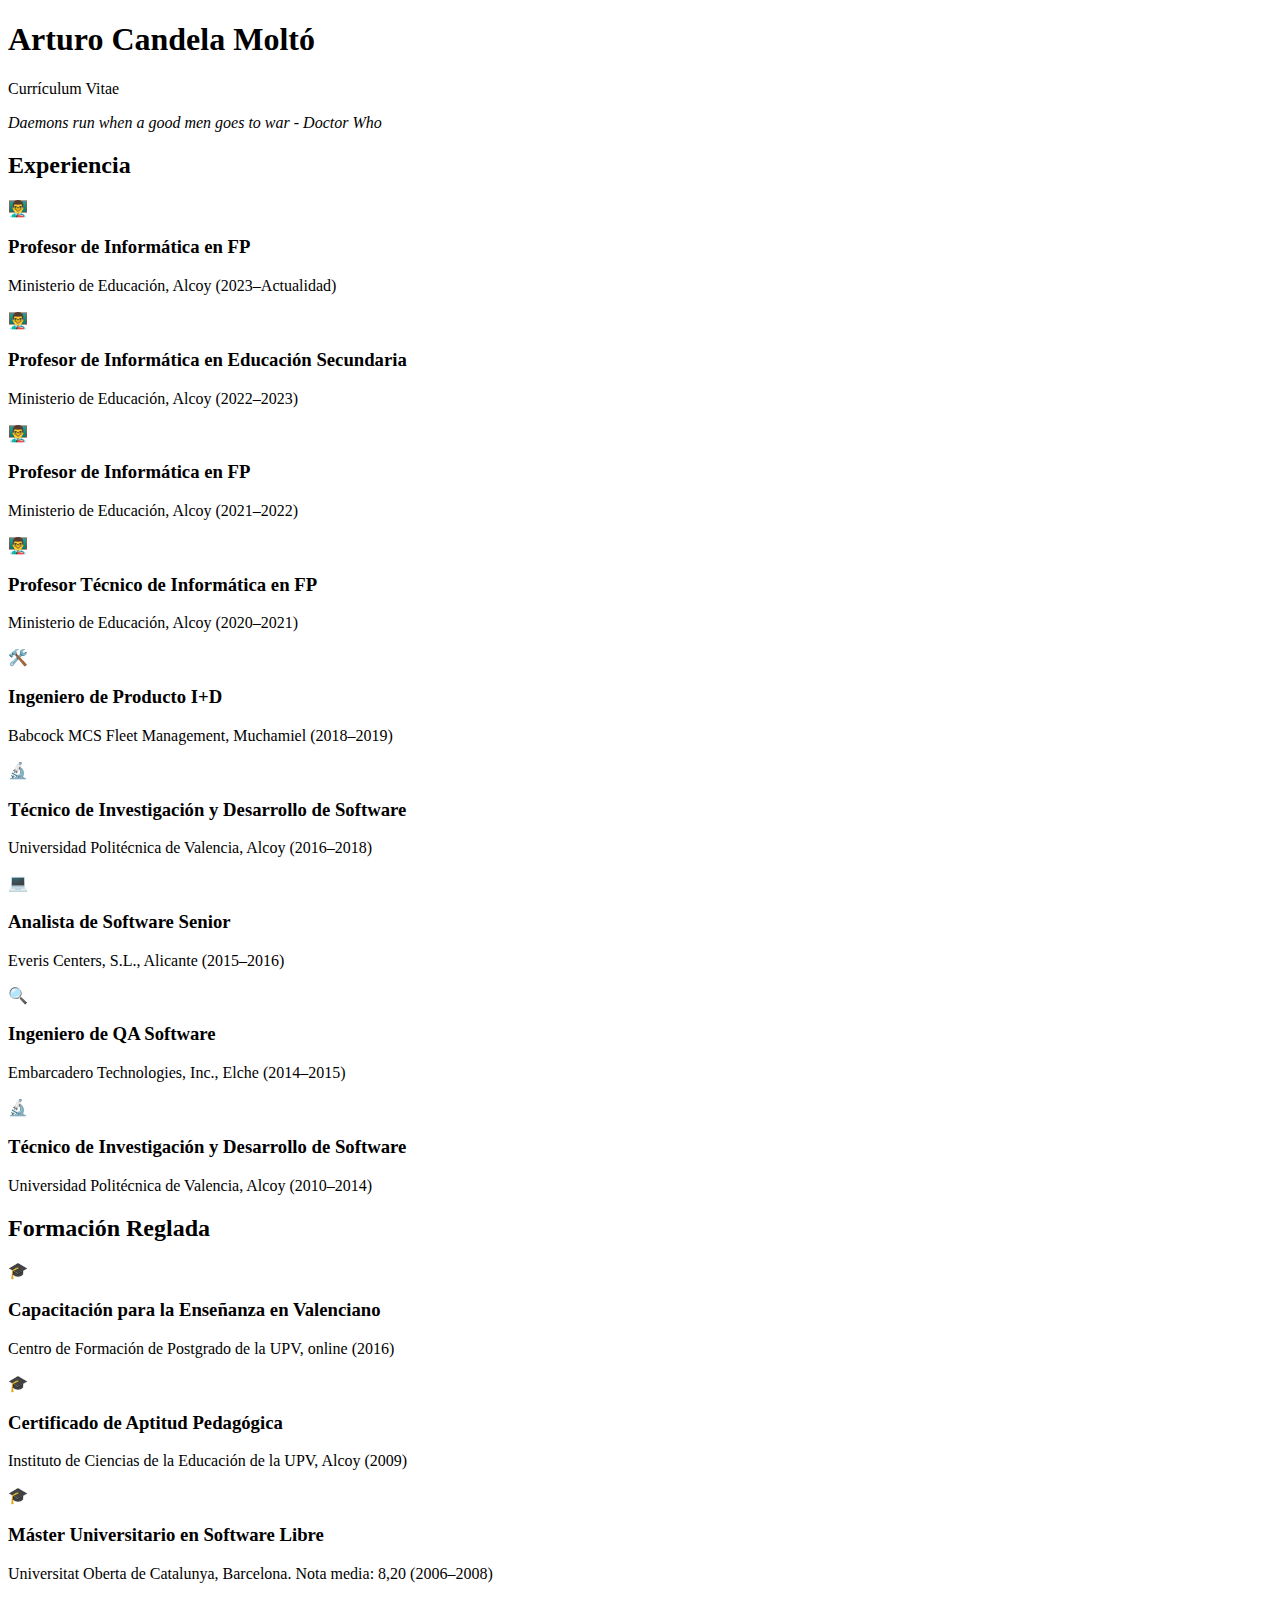
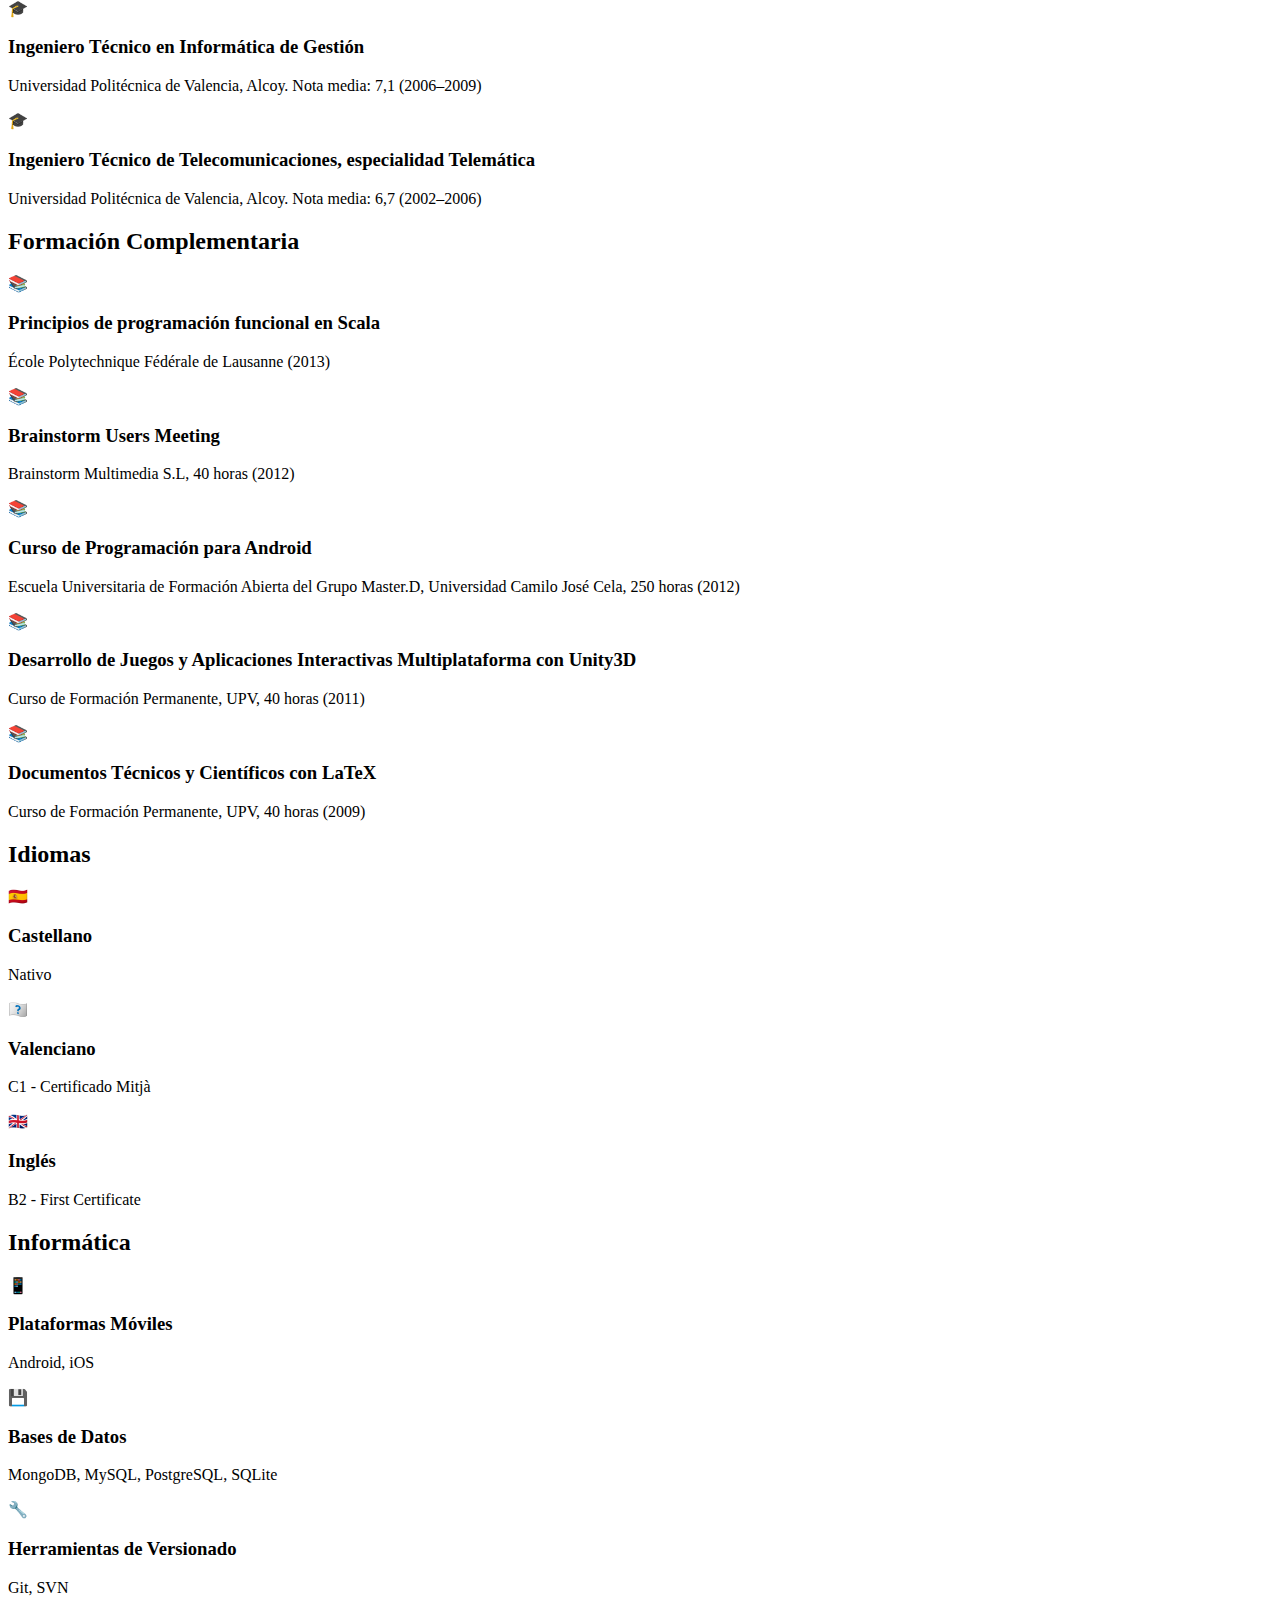
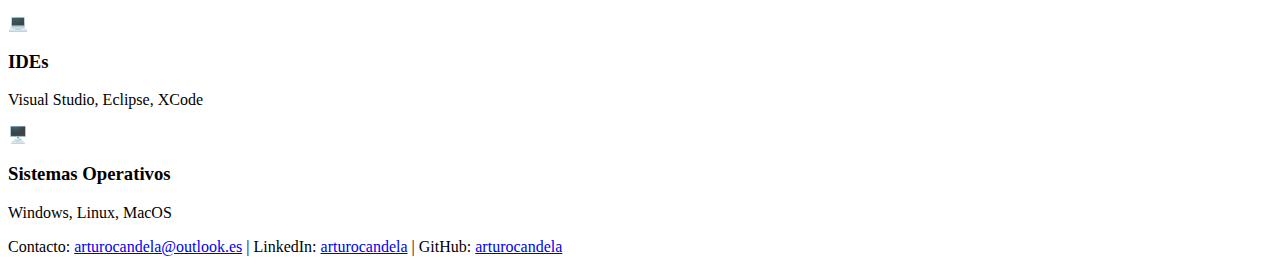
==== index.html @ 82c393be "Subir el html y el css copiado" ====
<!DOCTYPE html>
<html lang="es">

<head>
    <meta charset="UTF-8">
    <meta name="viewport" content="width=device-width, initial-scale=1.0">
    <title>Arturo Candela Moltó - Currículum Vitae</title>
    <link rel="stylesheet" href="css/estilos.css">
</head>

<body>
    <header>
        <h1>Arturo Candela Moltó</h1>
        <p>Currículum Vitae</p>
        <cite>Daemons run when a good men goes to war - Doctor Who</cite>
    </header>
    <section id="experiencia">
        <h2>Experiencia</h2>
        <div class="experience-container">
            <!-- Experiencia 2023–Actualidad -->
            <div class="job">
                <span>👨‍🏫</span>
                <h3>Profesor de Informática en FP</h3>
                <p>Ministerio de Educación, Alcoy (2023–Actualidad)</p>
            </div>
            <!-- Experiencia 2022–2023 -->
            <div class="job">
                <span>👨‍🏫</span>
                <h3>Profesor de Informática en Educación Secundaria</h3>
                <p>Ministerio de Educación, Alcoy (2022–2023)</p>
            </div>
            <!-- Experiencia 2021–2022 -->
            <div class="job">
                <span>👨‍🏫</span>
                <h3>Profesor de Informática en FP</h3>
                <p>Ministerio de Educación, Alcoy (2021–2022)</p>
            </div>
            <!-- Experiencia 2020–2021 -->
            <div class="job">
                <span>👨‍🏫</span>
                <h3>Profesor Técnico de Informática en FP</h3>
                <p>Ministerio de Educación, Alcoy (2020–2021)</p>
            </div>
            <!-- Experiencia 2018–2019 -->
            <div class="job">
                <span>🛠️</span>
                <h3>Ingeniero de Producto I+D</h3>
                <p>Babcock MCS Fleet Management, Muchamiel (2018–2019)</p>
            </div>
            <!-- Experiencia previa continua -->
            <div class="job">
                <span>🔬</span>
                <h3>Técnico de Investigación y Desarrollo de Software</h3>
                <p>Universidad Politécnica de Valencia, Alcoy (2016–2018)</p>
            </div>
            <div class="job">
                <span>💻</span>
                <h3>Analista de Software Senior</h3>
                <p>Everis Centers, S.L., Alicante (2015–2016)</p>
            </div>
            <div class="job">
                <span>🔍</span>
                <h3>Ingeniero de QA Software</h3>
                <p>Embarcadero Technologies, Inc., Elche (2014–2015)</p>
            </div>
            <div class="job">
                <span>🔬</span>
                <h3>Técnico de Investigación y Desarrollo de Software</h3>
                <p>Universidad Politécnica de Valencia, Alcoy (2010–2014)</p>
            </div>
            <!-- Continúa con el resto de las experiencias previas -->

        </div>
    </section>


    <section id="formacion-reglada">
        <h2>Formación Reglada</h2>
        <div class="education-container">
            <div class="degree">
                <span>🎓</span>
                <h3>Capacitación para la Enseñanza en Valenciano</h3>
                <p>Centro de Formación de Postgrado de la UPV, online (2016)</p>
            </div>
            <div class="degree">
                <span>🎓</span>
                <h3>Certificado de Aptitud Pedagógica</h3>
                <p>Instituto de Ciencias de la Educación de la UPV, Alcoy (2009)</p>
            </div>
            <div class="degree">
                <span>🎓</span>
                <h3>Máster Universitario en Software Libre</h3>
                <p>Universitat Oberta de Catalunya, Barcelona. Nota media: 8,20 (2006–2008)</p>
            </div>
            <div class="degree">
                <span>🎓</span>
                <h3>Ingeniero Técnico en Informática de Gestión</h3>
                <p>Universidad Politécnica de Valencia, Alcoy. Nota media: 7,1 (2006–2009)</p>
            </div>
            <div class="degree">
                <span>🎓</span>
                <h3>Ingeniero Técnico de Telecomunicaciones, especialidad Telemática</h3>
                <p>Universidad Politécnica de Valencia, Alcoy. Nota media: 6,7 (2002–2006)</p>
            </div>
        </div>
    </section>


    <section id="formacion-complementaria">
        <h2>Formación Complementaria</h2>
        <div class="courses-container">
            <div class="course">
                <span>📚</span>
                <h3>Principios de programación funcional en Scala</h3>
                <p>École Polytechnique Fédérale de Lausanne (2013)</p>
            </div>
            <div class="course">
                <span>📚</span>
                <h3>Brainstorm Users Meeting</h3>
                <p>Brainstorm Multimedia S.L, 40 horas (2012)</p>
            </div>
            <div class="course">
                <span>📚</span>
                <h3>Curso de Programación para Android</h3>
                <p>Escuela Universitaria de Formación Abierta del Grupo Master.D, Universidad Camilo José Cela, 250
                    horas (2012)</p>
            </div>
            <div class="course">
                <span>📚</span>
                <h3>Desarrollo de Juegos y Aplicaciones Interactivas Multiplataforma con Unity3D</h3>
                <p>Curso de Formación Permanente, UPV, 40 horas (2011)</p>
            </div>
            <div class="course">
                <span>📚</span>
                <h3>Documentos Técnicos y Científicos con LaTeX</h3>
                <p>Curso de Formación Permanente, UPV, 40 horas (2009)</p>
            </div>
            <!-- Más cursos según sea necesario -->
        </div>
    </section>


    <section id="idiomas">
        <h2>Idiomas</h2>
        <div class="languages-container">
            <div class="language">
                <span>🇪🇸</span>
                <h3>Castellano</h3>
                <p>Nativo</p>
            </div>
            <div class="language">
                <span>🏴󠁥󠁳󠁶󠁣󠁴󠁿</span>
                <h3>Valenciano</h3>
                <p>C1 - Certificado Mitjà</p>
            </div>
            <div class="language">
                <span>🇬🇧</span>
                <h3>Inglés</h3>
                <p>B2 - First Certificate</p>
            </div>
        </div>
    </section>


    <section id="informatica">
        <h2>Informática</h2>

        <div class="skills-container">
            <div class="skill">
                <span>📱</span>
                <h3>Plataformas Móviles</h3>
                <p>Android, iOS</p>
            </div>
            <div class="skill">
                <span>💾</span>
                <h3>Bases de Datos</h3>
                <p>MongoDB, MySQL, PostgreSQL, SQLite</p>
            </div>
            <div class="skill">
                <span>🔧</span>
                <h3>Herramientas de Versionado</h3>
                <p>Git, SVN</p>
            </div>
            <div class="skill">
                <span>💻</span>
                <h3>IDEs</h3>
                <p>Visual Studio, Eclipse, XCode</p>
            </div>
            <div class="skill">
                <span>🖥️</span>
                <h3>Sistemas Operativos</h3>
                <p>Windows, Linux, MacOS</p>
            </div>
            <!-- Más habilidades según sea necesario -->
        </div>
    </section>


    <footer>
        <p>Contacto: <a href="mailto:arturocandela@outlook.es">arturocandela@outlook.es</a> | LinkedIn: <a href="https://www.linkedin.com/in/arturocandela/">arturocandela</a> | GitHub: <a href="https://github.com/arturocandela/">arturocandela</a></p>
    </footer>
</body>

</html>
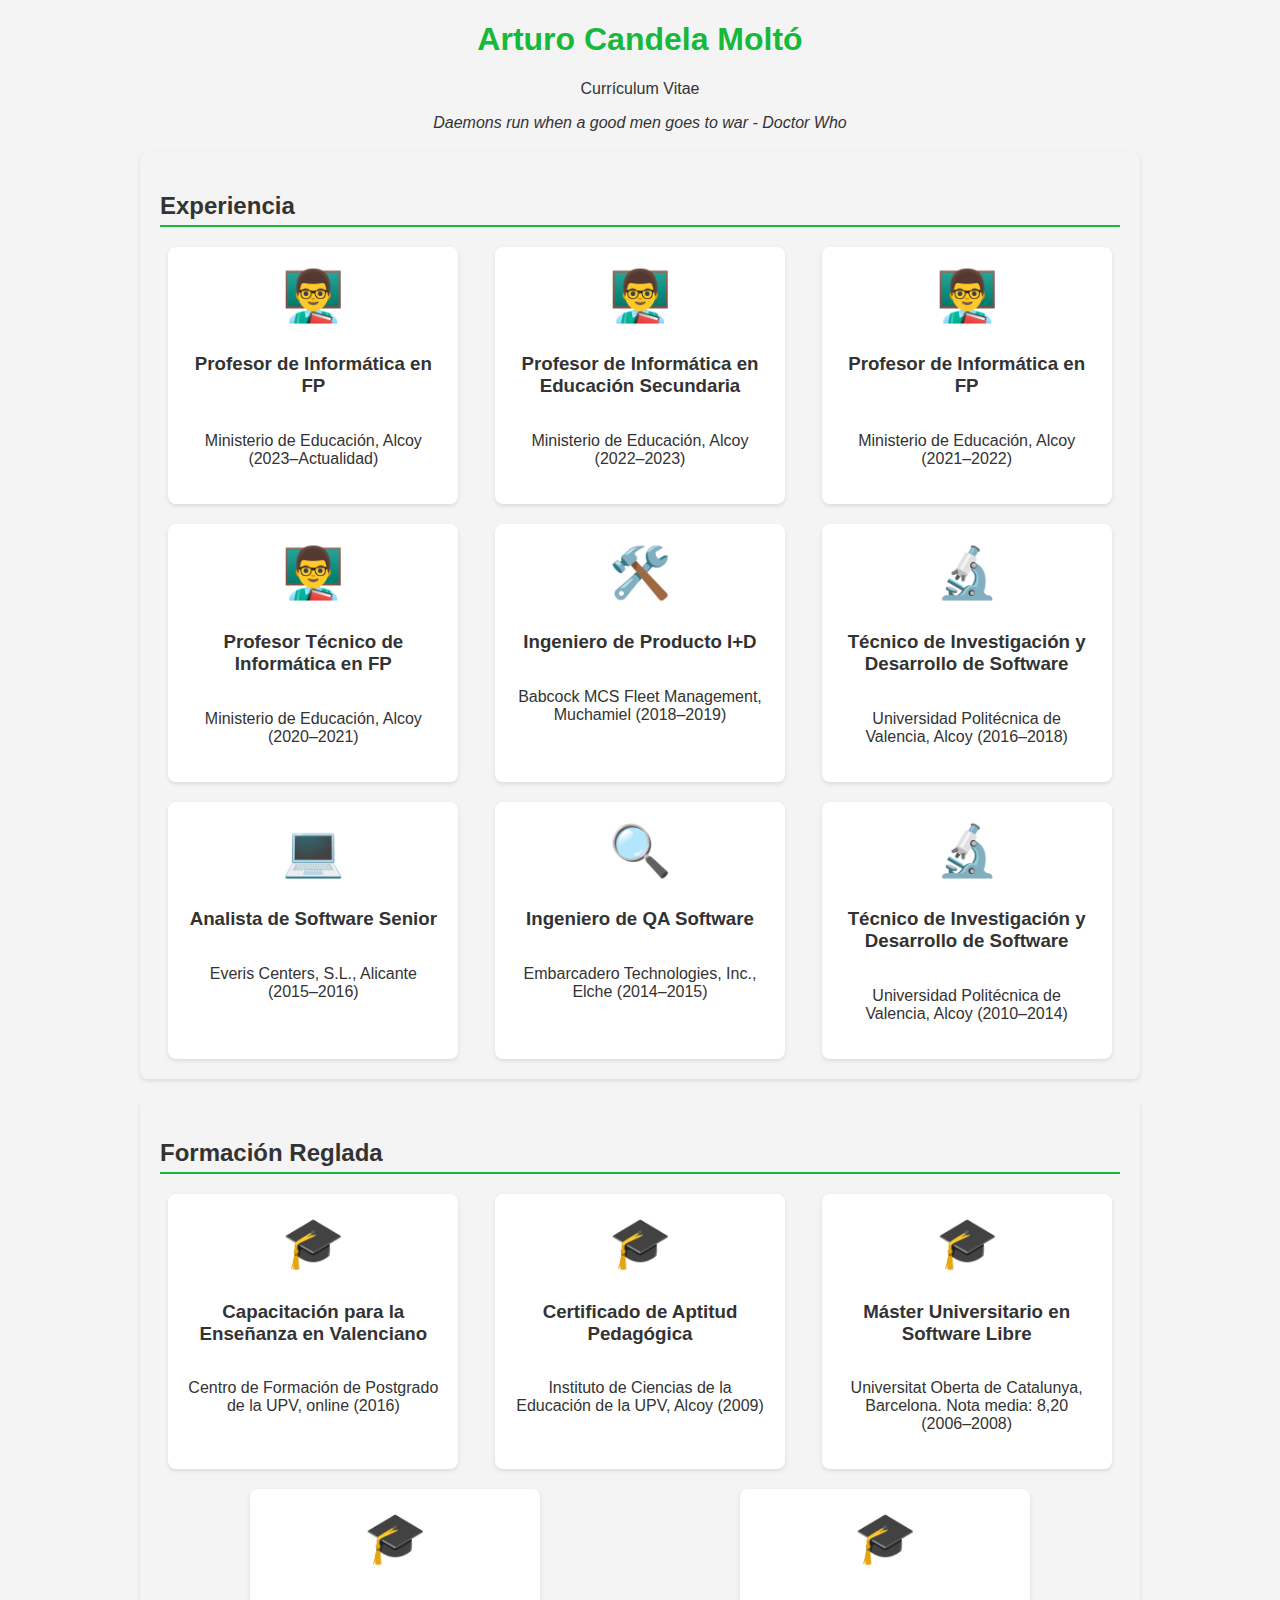
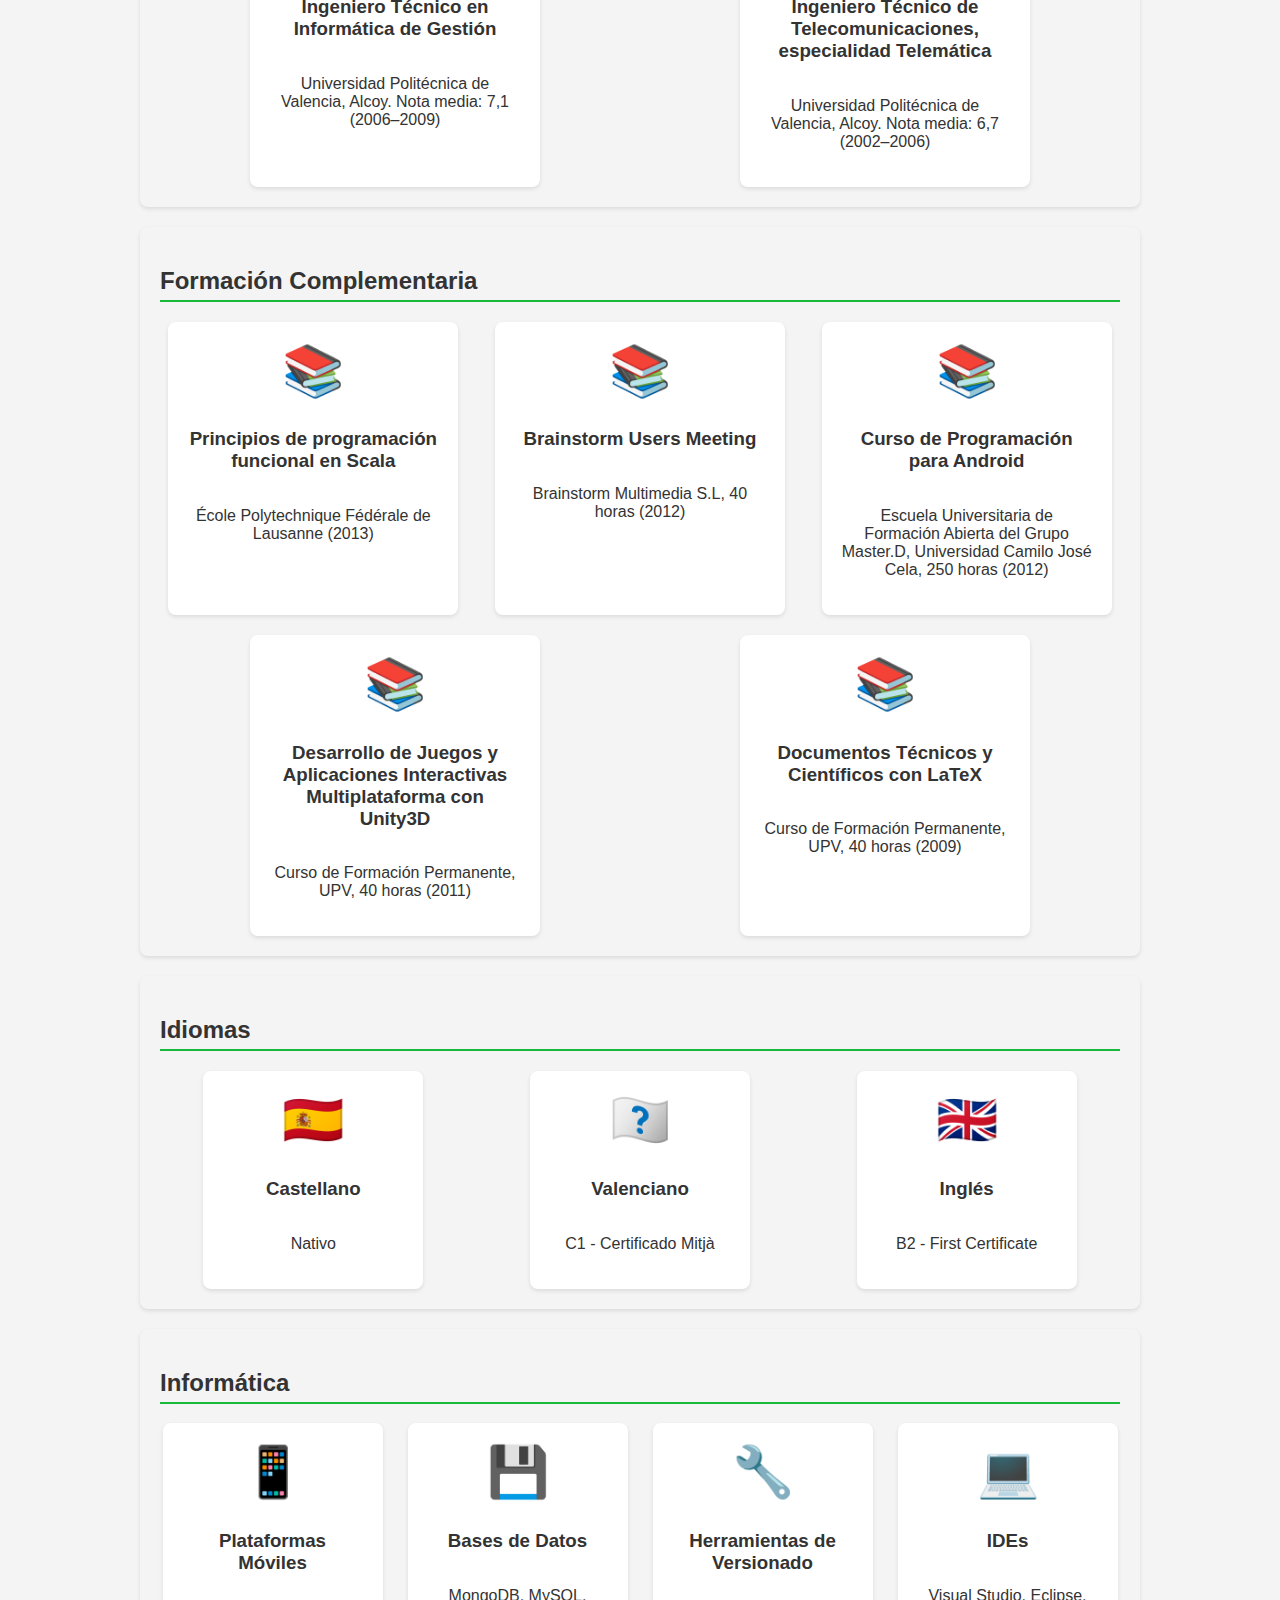
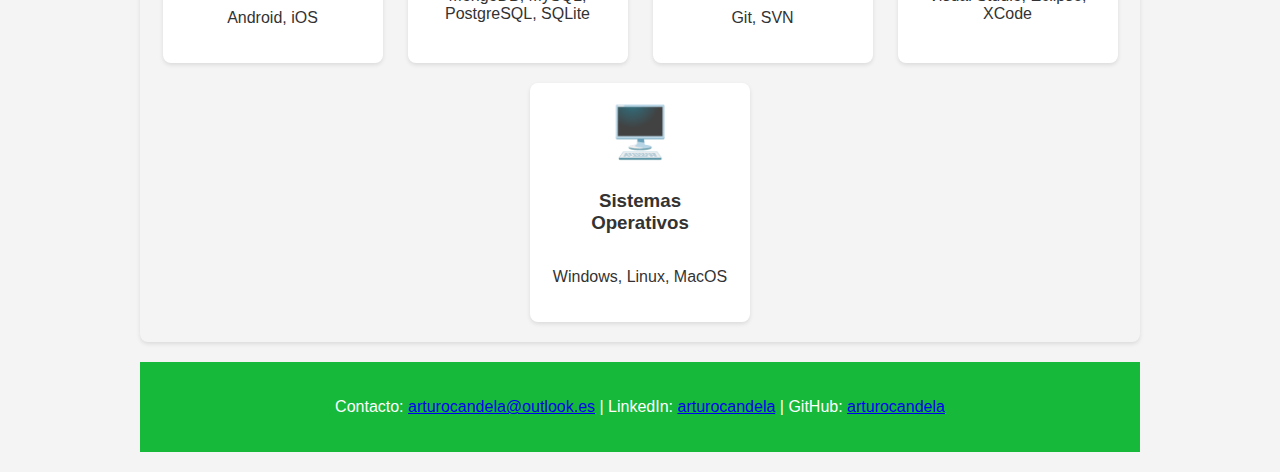
==== commit 9b36f6a1: "Enlazar html y css" ====
--- a/index.html
+++ b/index.html
@@ -5,7 +5,7 @@
     <meta charset="UTF-8">
     <meta name="viewport" content="width=device-width, initial-scale=1.0">
     <title>Arturo Candela Moltó - Currículum Vitae</title>
-    <link rel="stylesheet" href="css/estilos.css">
+    <link rel="stylesheet" href="CSS/estilos.css">
 </head>
 
 <body>
@@ -201,4 +201,4 @@
     </footer>
 </body>
 
-</html>+</html>
--- a/CSS/estilos.css
+++ b/CSS/estilos.css
@@ -0,0 +1,191 @@
+body {
+    font-family: Arial, sans-serif;
+    margin: 0;
+    padding: 0;
+    background-color: #f4f4f4;
+    color: #333;
+}
+
+:root {
+    --main-color: #16b93a;
+}
+
+header, section, footer {
+    margin: 20px auto;
+    width: 80%;
+    max-width: 960px;
+}
+
+header {
+    text-align: center;
+}
+
+h1 {
+    color: var(--main-color);
+}
+
+h2 {
+    border-bottom: 2px solid var(--main-color);
+    padding-bottom: 5px;
+}
+
+section {
+    background-color: #fff;
+    padding: 20px;
+    border-radius: 8px;
+    box-shadow: 0 2px 4px rgba(0,0,0,0.1);
+    margin-bottom: 20px;
+}
+
+footer {
+    text-align: center;
+    padding: 20px;
+    background-color: var(--main-color);
+    color: #fff;
+}
+
+#idiomas {
+    background-color: #f4f4f4;
+    padding: 20px;
+}
+
+.languages-container {
+    display: flex;
+    flex-wrap: wrap;
+    justify-content: space-around;
+    gap: 20px;
+}
+
+.language {
+    display: flex;
+    flex-direction: column;
+    align-items: center;
+    background-color: #fff;
+    padding: 20px;
+    border-radius: 8px;
+    box-shadow: 0 2px 4px rgba(0,0,0,0.1);
+    width: 180px;
+    text-align: center;
+}
+
+.language span {
+    font-size: 50px;
+    margin-bottom: 10px;
+}
+
+
+#informatica {
+    background-color: #f4f4f4;
+    padding: 20px;
+}
+
+.skills-container {
+    display: flex;
+    flex-wrap: wrap;
+    justify-content: space-around;
+    gap: 20px;
+}
+
+.skill {
+    display: flex;
+    flex-direction: column;
+    align-items: center;
+    background-color: #fff;
+    padding: 20px;
+    border-radius: 8px;
+    box-shadow: 0 2px 4px rgba(0,0,0,0.1);
+    width: 180px;
+    text-align: center;
+}
+
+.skill span {
+    font-size: 50px;
+    margin-bottom: 10px;
+}
+
+#experiencia {
+    background-color: #f4f4f4;
+    padding: 20px;
+}
+
+.experience-container {
+    display: flex;
+    flex-wrap: wrap;
+    justify-content: space-around;
+    gap: 20px;
+}
+
+.job {
+    display: flex;
+    flex-direction: column;
+    align-items: center;
+    background-color: #fff;
+    padding: 20px;
+    border-radius: 8px;
+    box-shadow: 0 2px 4px rgba(0,0,0,0.1);
+    width: 250px; /* Ajusta según necesidad */
+    text-align: center;
+}
+
+.job span {
+    font-size: 50px;
+    margin-bottom: 10px;
+}
+
+#formacion-reglada {
+    background-color: #f4f4f4;
+    padding: 20px;
+}
+
+.education-container {
+    display: flex;
+    flex-wrap: wrap;
+    justify-content: space-around;
+    gap: 20px;
+}
+
+.degree {
+    display: flex;
+    flex-direction: column;
+    align-items: center;
+    background-color: #fff;
+    padding: 20px;
+    border-radius: 8px;
+    box-shadow: 0 2px 4px rgba(0,0,0,0.1);
+    width: 250px; /* Ajuste según necesidad */
+    text-align: center;
+}
+
+.degree span {
+    font-size: 50px;
+    margin-bottom: 10px;
+}
+
+#formacion-complementaria {
+    background-color: #f4f4f4;
+    padding: 20px;
+}
+
+.courses-container {
+    display: flex;
+    flex-wrap: wrap;
+    justify-content: space-around;
+    gap: 20px;
+}
+
+.course {
+    display: flex;
+    flex-direction: column;
+    align-items: center;
+    background-color: #fff;
+    padding: 20px;
+    border-radius: 8px;
+    box-shadow: 0 2px 4px rgba(0,0,0,0.1);
+    width: 250px; /* Ajuste según necesidad */
+    text-align: center;
+}
+
+.course span {
+    font-size: 50px;
+    margin-bottom: 10px;
+}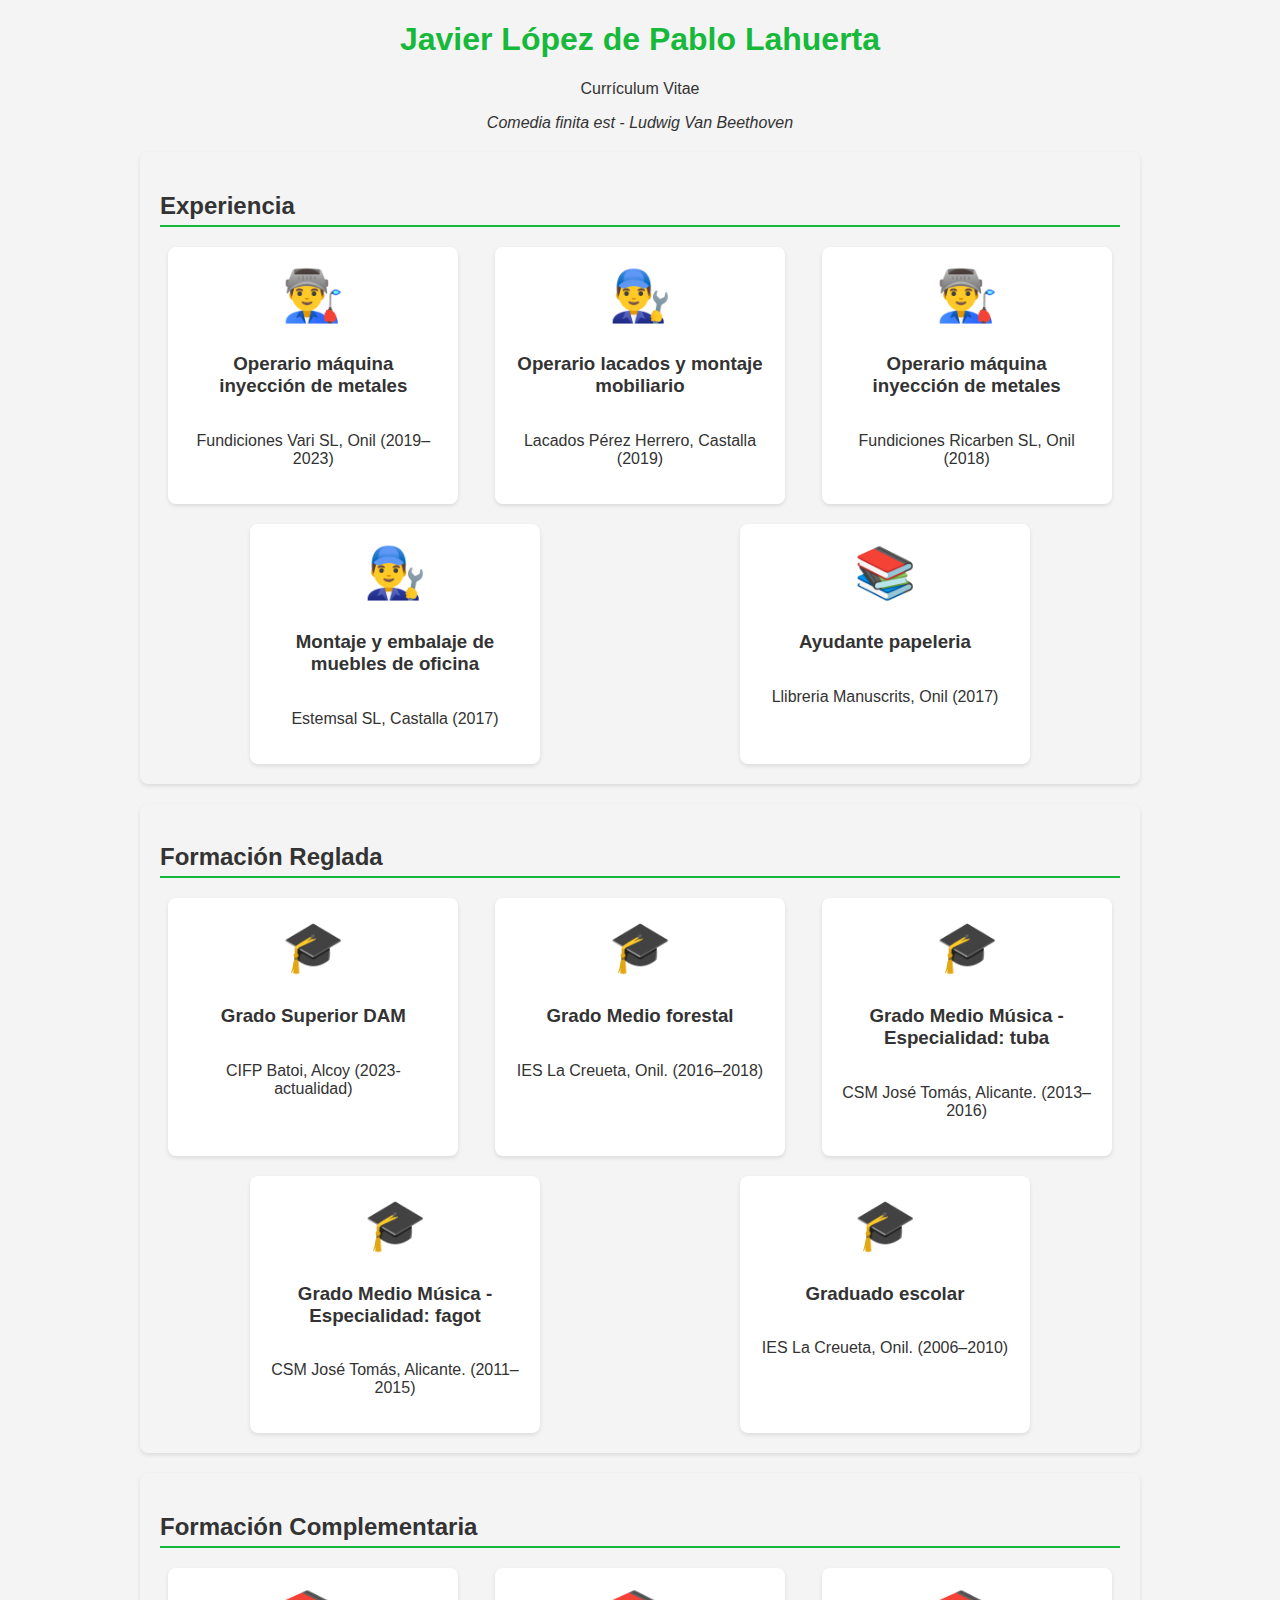
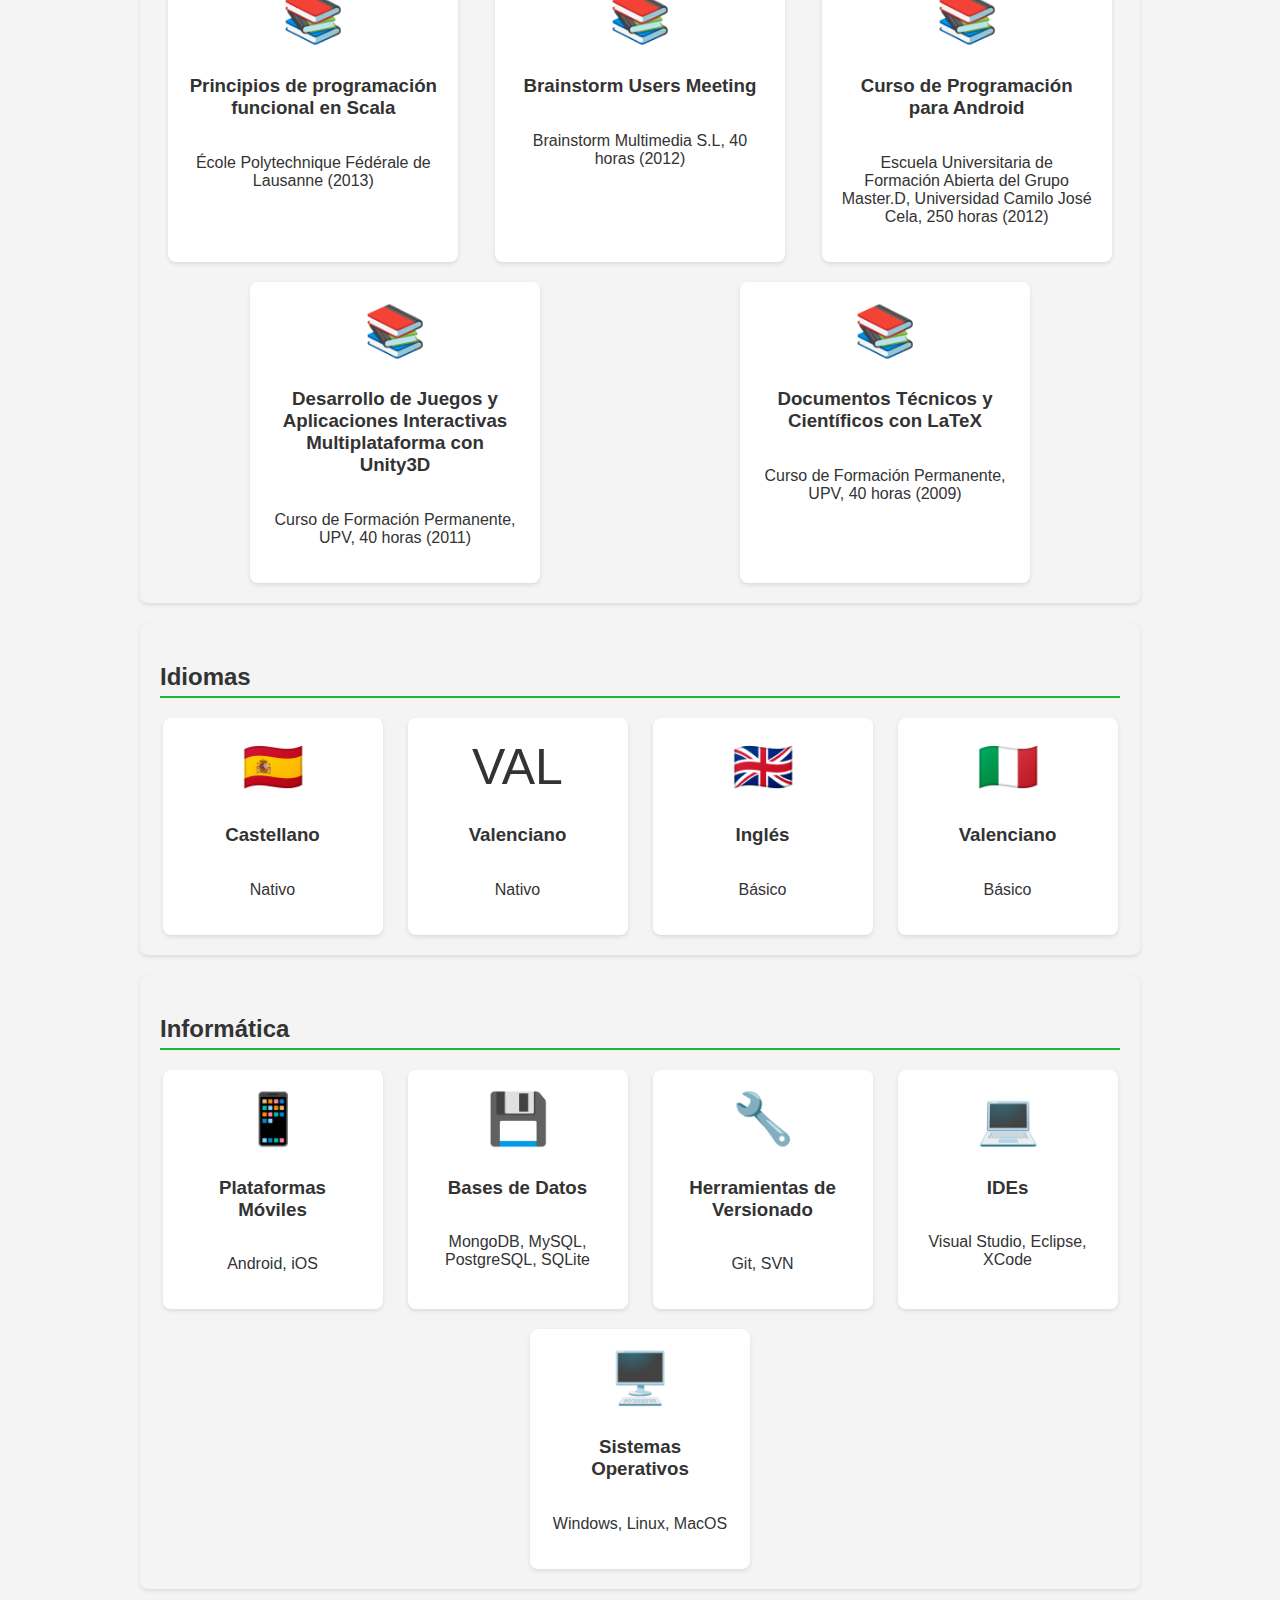
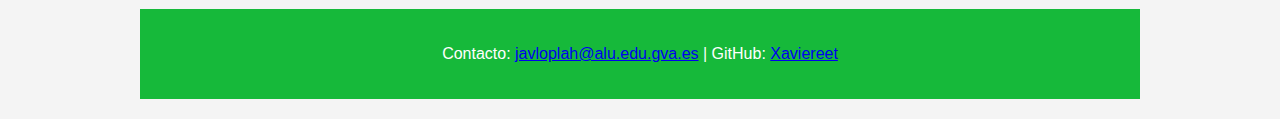
==== commit 9164f9a5: "Cambiar algunos datos" ====
--- a/index.html
+++ b/index.html
@@ -4,70 +4,51 @@
 <head>
     <meta charset="UTF-8">
     <meta name="viewport" content="width=device-width, initial-scale=1.0">
-    <title>Arturo Candela Moltó - Currículum Vitae</title>
+    <title>Javier López de Pablo Lahuerta - Currículum Vitae</title>
     <link rel="stylesheet" href="CSS/estilos.css">
 </head>
 
 <body>
     <header>
-        <h1>Arturo Candela Moltó</h1>
+        <h1>Javier López de Pablo Lahuerta</h1>
         <p>Currículum Vitae</p>
-        <cite>Daemons run when a good men goes to war - Doctor Who</cite>
+        <cite>Comedia finita est - Ludwig Van Beethoven</cite>
     </header>
     <section id="experiencia">
         <h2>Experiencia</h2>
         <div class="experience-container">
-            <!-- Experiencia 2023–Actualidad -->
+            <!-- Experiencia 2019–2023 -->
             <div class="job">
-                <span>👨‍🏫</span>
-                <h3>Profesor de Informática en FP</h3>
-                <p>Ministerio de Educación, Alcoy (2023–Actualidad)</p>
+                <span>👨‍🏭</span>
+                <h3>Operario máquina inyección de metales</h3>
+                <p>Fundiciones Vari SL, Onil (2019–2023)</p>
             </div>
-            <!-- Experiencia 2022–2023 -->
+            <!-- Experiencia 2019 -->
             <div class="job">
-                <span>👨‍🏫</span>
-                <h3>Profesor de Informática en Educación Secundaria</h3>
-                <p>Ministerio de Educación, Alcoy (2022–2023)</p>
+                <span>👨‍🔧</span>
+                <h3>Operario lacados y montaje mobiliario</h3>
+                <p>Lacados Pérez Herrero, Castalla (2019)</p>
             </div>
-            <!-- Experiencia 2021–2022 -->
+            <!-- Experiencia 2018 -->
             <div class="job">
-                <span>👨‍🏫</span>
-                <h3>Profesor de Informática en FP</h3>
-                <p>Ministerio de Educación, Alcoy (2021–2022)</p>
+                <span>👨‍🏭</span>
+                <h3>Operario máquina inyección de metales</h3>
+                <p>Fundiciones Ricarben SL, Onil (2018)</p>
             </div>
-            <!-- Experiencia 2020–2021 -->
+            <!-- Experiencia 2017-->
             <div class="job">
-                <span>👨‍🏫</span>
-                <h3>Profesor Técnico de Informática en FP</h3>
-                <p>Ministerio de Educación, Alcoy (2020–2021)</p>
+                <span>👨‍🔧</span>
+                <h3>Montaje y embalaje de muebles de oficina</h3>
+                <p>Estemsal SL, Castalla (2017)</p>
             </div>
-            <!-- Experiencia 2018–2019 -->
+            <!-- Experiencia 2017 -->
             <div class="job">
-                <span>🛠️</span>
-                <h3>Ingeniero de Producto I+D</h3>
-                <p>Babcock MCS Fleet Management, Muchamiel (2018–2019)</p>
+                <span>📚</span>
+                <h3>Ayudante papeleria</h3>
+                <p>Llibreria Manuscrits, Onil (2017)</p>
             </div>
-            <!-- Experiencia previa continua -->
-            <div class="job">
-                <span>🔬</span>
-                <h3>Técnico de Investigación y Desarrollo de Software</h3>
-                <p>Universidad Politécnica de Valencia, Alcoy (2016–2018)</p>
-            </div>
-            <div class="job">
-                <span>💻</span>
-                <h3>Analista de Software Senior</h3>
-                <p>Everis Centers, S.L., Alicante (2015–2016)</p>
-            </div>
-            <div class="job">
-                <span>🔍</span>
-                <h3>Ingeniero de QA Software</h3>
-                <p>Embarcadero Technologies, Inc., Elche (2014–2015)</p>
-            </div>
-            <div class="job">
-                <span>🔬</span>
-                <h3>Técnico de Investigación y Desarrollo de Software</h3>
-                <p>Universidad Politécnica de Valencia, Alcoy (2010–2014)</p>
-            </div>
+            
+           
             <!-- Continúa con el resto de las experiencias previas -->
 
         </div>
@@ -79,28 +60,28 @@
         <div class="education-container">
             <div class="degree">
                 <span>🎓</span>
-                <h3>Capacitación para la Enseñanza en Valenciano</h3>
-                <p>Centro de Formación de Postgrado de la UPV, online (2016)</p>
+                <h3>Grado Superior DAM</h3>
+                <p>CIFP Batoi, Alcoy (2023-actualidad)</p>
             </div>
             <div class="degree">
                 <span>🎓</span>
-                <h3>Certificado de Aptitud Pedagógica</h3>
-                <p>Instituto de Ciencias de la Educación de la UPV, Alcoy (2009)</p>
+                <h3>Grado Medio forestal</h3>
+                <p>IES La Creueta, Onil. (2016–2018)</p>
             </div>
             <div class="degree">
                 <span>🎓</span>
-                <h3>Máster Universitario en Software Libre</h3>
-                <p>Universitat Oberta de Catalunya, Barcelona. Nota media: 8,20 (2006–2008)</p>
+                <h3>Grado Medio Música - Especialidad: tuba</h3>
+                <p>CSM José Tomás, Alicante. (2013–2016)</p>
             </div>
             <div class="degree">
                 <span>🎓</span>
-                <h3>Ingeniero Técnico en Informática de Gestión</h3>
-                <p>Universidad Politécnica de Valencia, Alcoy. Nota media: 7,1 (2006–2009)</p>
+                <h3>Grado Medio Música - Especialidad: fagot</h3>
+                <p>CSM José Tomás, Alicante. (2011–2015)</p>
             </div>
             <div class="degree">
                 <span>🎓</span>
-                <h3>Ingeniero Técnico de Telecomunicaciones, especialidad Telemática</h3>
-                <p>Universidad Politécnica de Valencia, Alcoy. Nota media: 6,7 (2002–2006)</p>
+                <h3>Graduado escolar</h3>
+                <p>IES La Creueta, Onil. (2006–2010)</p>
             </div>
         </div>
     </section>
@@ -149,14 +130,19 @@
                 <p>Nativo</p>
             </div>
             <div class="language">
-                <span>🏴󠁥󠁳󠁶󠁣󠁴󠁿</span>
+                <span>VAL</span>
                 <h3>Valenciano</h3>
-                <p>C1 - Certificado Mitjà</p>
+                <p>Nativo</p>
             </div>
             <div class="language">
                 <span>🇬🇧</span>
                 <h3>Inglés</h3>
-                <p>B2 - First Certificate</p>
+                <p>Básico</p>
+            </div>
+            <div class="language">
+                <span>🇮🇹</span>
+                <h3>Valenciano</h3>
+                <p>Básico</p>
             </div>
         </div>
     </section>
@@ -197,7 +183,7 @@
 
 
     <footer>
-        <p>Contacto: <a href="mailto:arturocandela@outlook.es">arturocandela@outlook.es</a> | LinkedIn: <a href="https://www.linkedin.com/in/arturocandela/">arturocandela</a> | GitHub: <a href="https://github.com/arturocandela/">arturocandela</a></p>
+        <p>Contacto: <a href="mailto:javloplah@alu.edu.gva.es">javloplah@alu.edu.gva.es</a> | GitHub: <a href="https://github.com/xaviereet/">Xaviereet</a></p>
     </footer>
 </body>
 
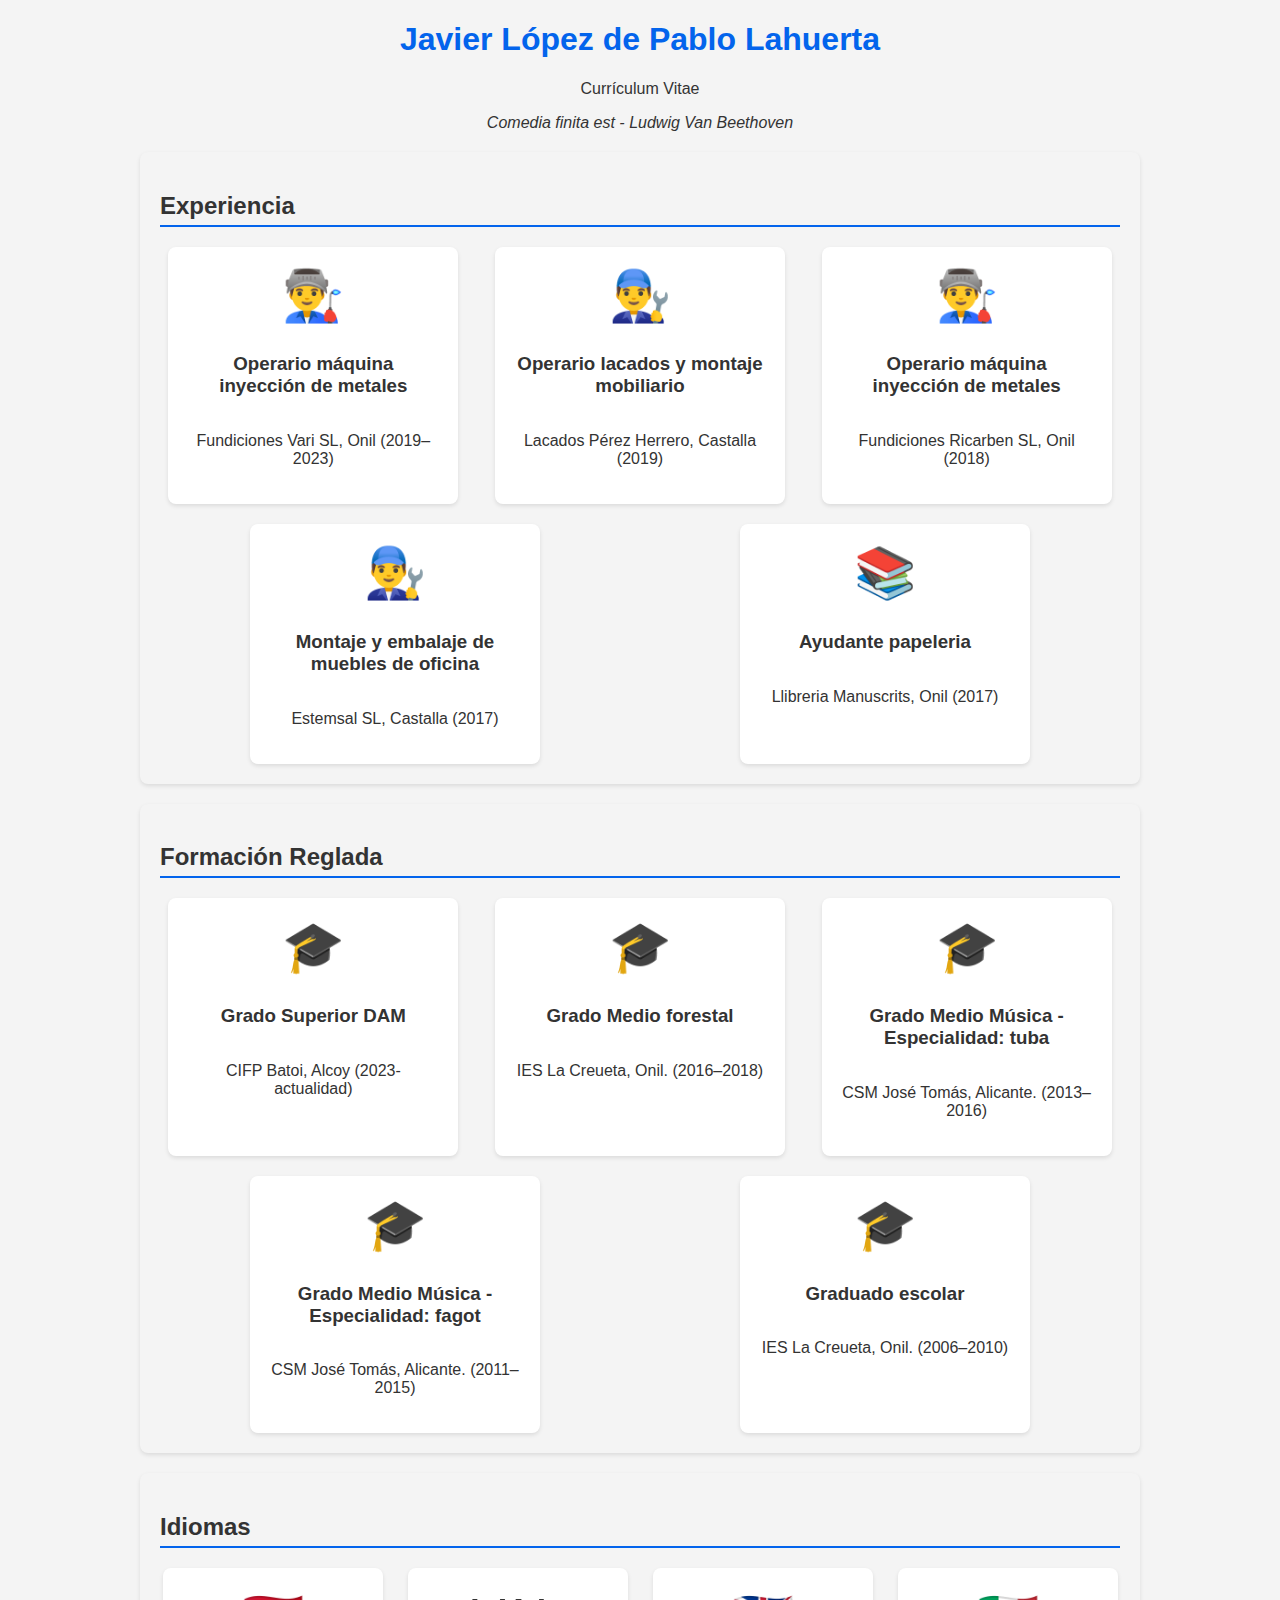
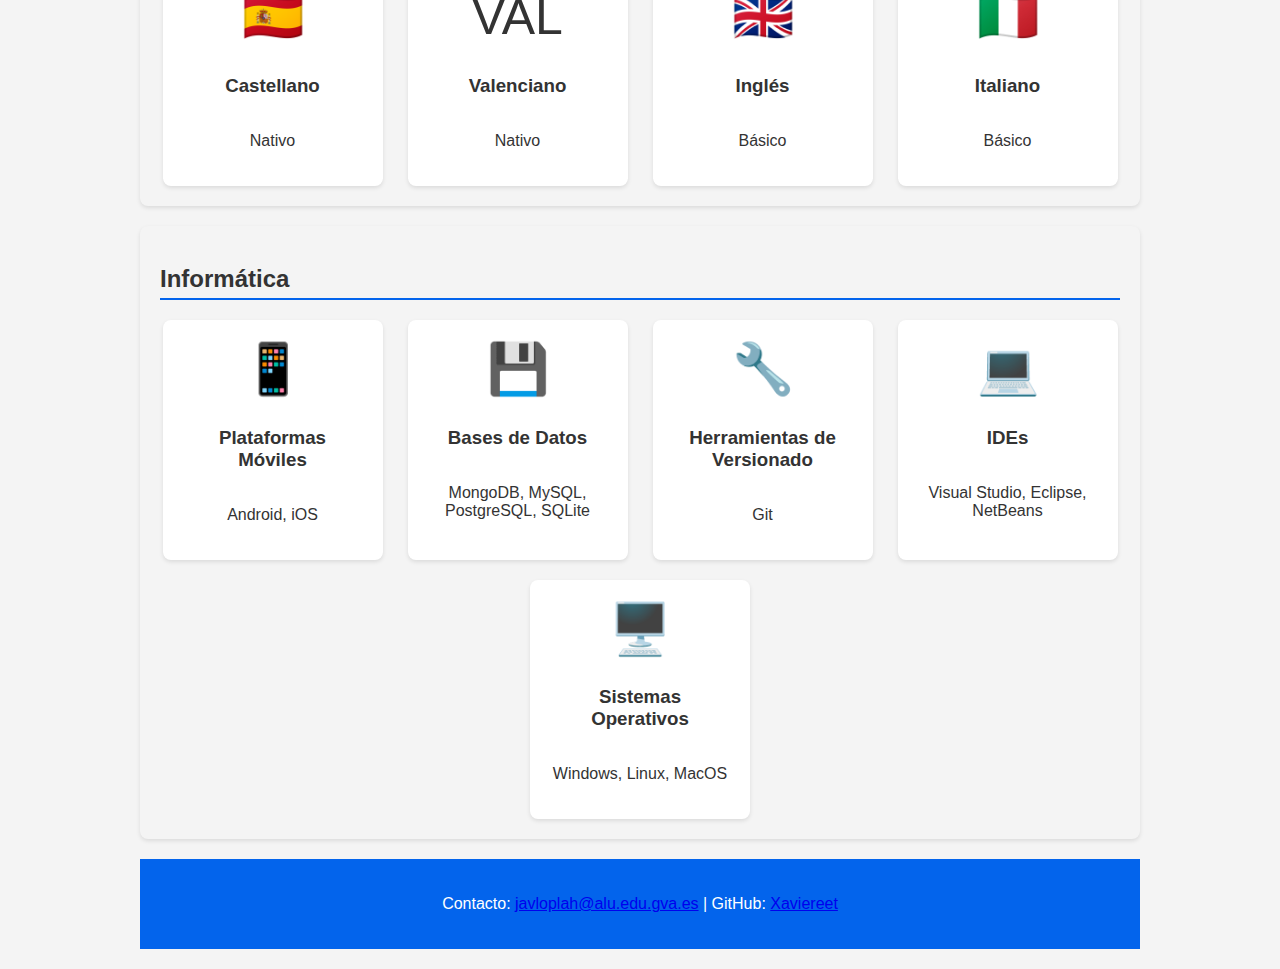
==== commit 766e7dc7: "Quitado formación complementaria y cambiar color css" ====
--- a/index.html
+++ b/index.html
@@ -86,41 +86,6 @@
         </div>
     </section>
 
-
-    <section id="formacion-complementaria">
-        <h2>Formación Complementaria</h2>
-        <div class="courses-container">
-            <div class="course">
-                <span>📚</span>
-                <h3>Principios de programación funcional en Scala</h3>
-                <p>École Polytechnique Fédérale de Lausanne (2013)</p>
-            </div>
-            <div class="course">
-                <span>📚</span>
-                <h3>Brainstorm Users Meeting</h3>
-                <p>Brainstorm Multimedia S.L, 40 horas (2012)</p>
-            </div>
-            <div class="course">
-                <span>📚</span>
-                <h3>Curso de Programación para Android</h3>
-                <p>Escuela Universitaria de Formación Abierta del Grupo Master.D, Universidad Camilo José Cela, 250
-                    horas (2012)</p>
-            </div>
-            <div class="course">
-                <span>📚</span>
-                <h3>Desarrollo de Juegos y Aplicaciones Interactivas Multiplataforma con Unity3D</h3>
-                <p>Curso de Formación Permanente, UPV, 40 horas (2011)</p>
-            </div>
-            <div class="course">
-                <span>📚</span>
-                <h3>Documentos Técnicos y Científicos con LaTeX</h3>
-                <p>Curso de Formación Permanente, UPV, 40 horas (2009)</p>
-            </div>
-            <!-- Más cursos según sea necesario -->
-        </div>
-    </section>
-
-
     <section id="idiomas">
         <h2>Idiomas</h2>
         <div class="languages-container">
@@ -141,7 +106,7 @@
             </div>
             <div class="language">
                 <span>🇮🇹</span>
-                <h3>Valenciano</h3>
+                <h3>Italiano</h3>
                 <p>Básico</p>
             </div>
         </div>
@@ -165,12 +130,12 @@
             <div class="skill">
                 <span>🔧</span>
                 <h3>Herramientas de Versionado</h3>
-                <p>Git, SVN</p>
+                <p>Git</p>
             </div>
             <div class="skill">
                 <span>💻</span>
                 <h3>IDEs</h3>
-                <p>Visual Studio, Eclipse, XCode</p>
+                <p>Visual Studio, Eclipse, NetBeans</p>
             </div>
             <div class="skill">
                 <span>🖥️</span>
--- a/CSS/estilos.css
+++ b/CSS/estilos.css
@@ -7,7 +7,7 @@
 }
 
 :root {
-    --main-color: #16b93a;
+    --main-color: #0364ec;
 }
 
 header, section, footer {
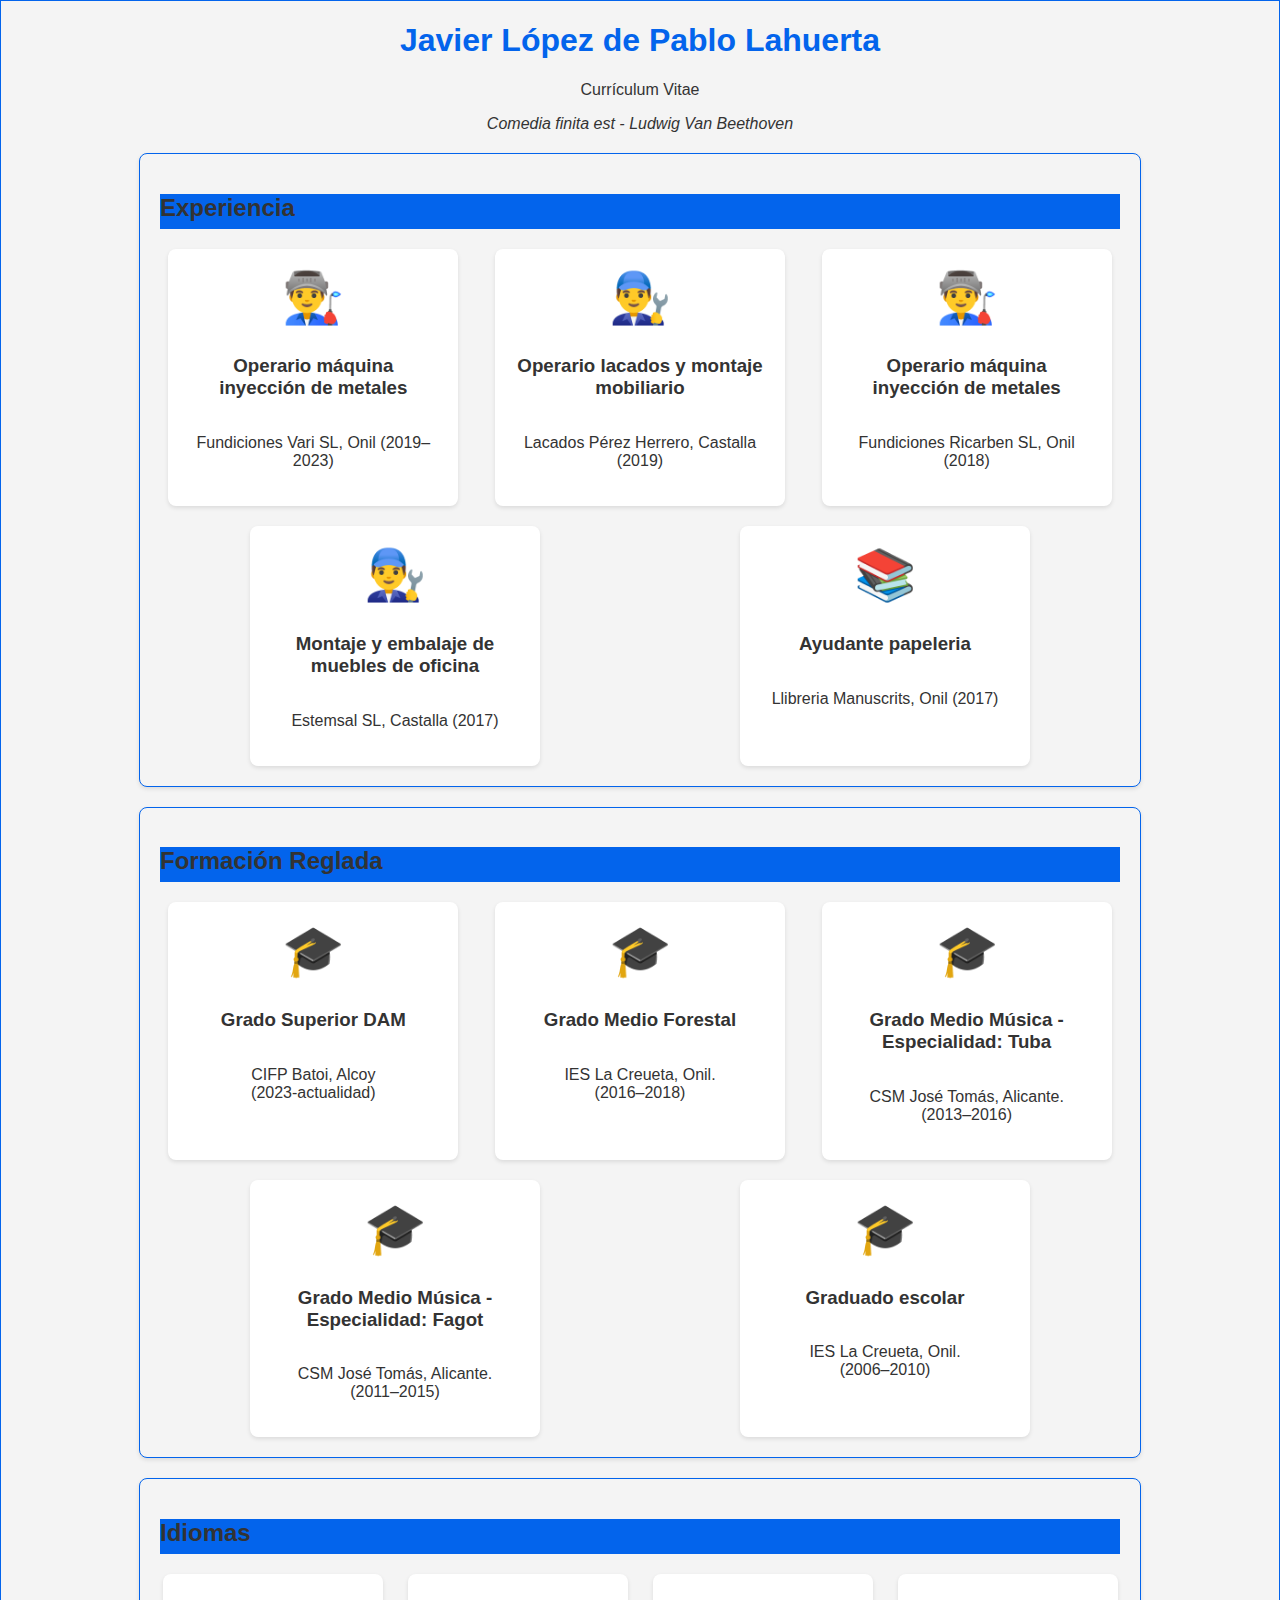
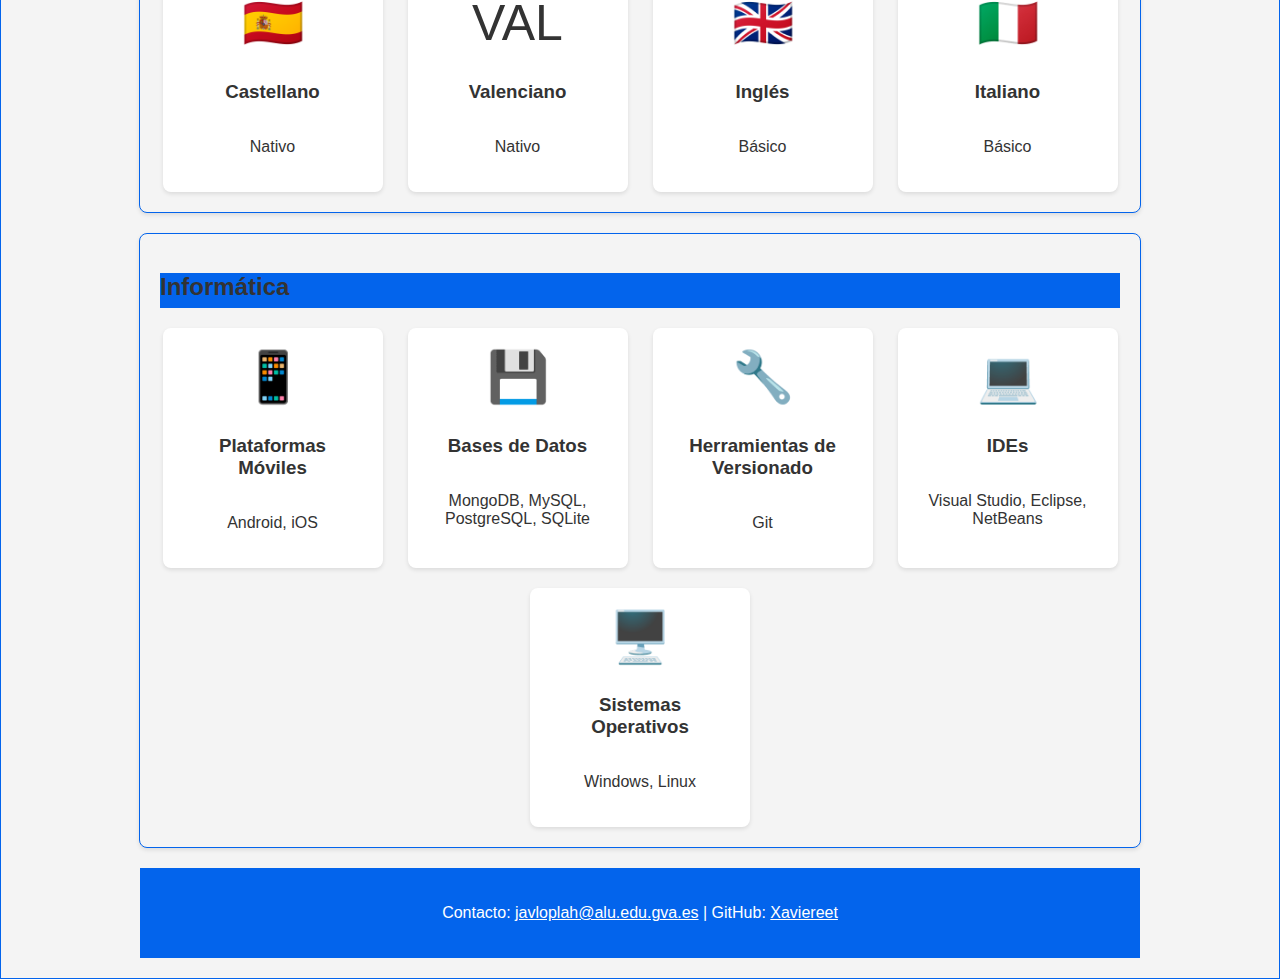
==== commit 55619fb3: "Corregir errores ortográficos y poner fondo a los h2" ====
--- a/index.html
+++ b/index.html
@@ -61,27 +61,27 @@
             <div class="degree">
                 <span>🎓</span>
                 <h3>Grado Superior DAM</h3>
-                <p>CIFP Batoi, Alcoy (2023-actualidad)</p>
+                <p>CIFP Batoi, Alcoy <br>(2023-actualidad)</p>
             </div>
             <div class="degree">
                 <span>🎓</span>
-                <h3>Grado Medio forestal</h3>
-                <p>IES La Creueta, Onil. (2016–2018)</p>
+                <h3>Grado Medio Forestal</h3>
+                <p>IES La Creueta, Onil. <br>(2016–2018)</p>
             </div>
             <div class="degree">
                 <span>🎓</span>
-                <h3>Grado Medio Música - Especialidad: tuba</h3>
-                <p>CSM José Tomás, Alicante. (2013–2016)</p>
+                <h3>Grado Medio Música - Especialidad: Tuba</h3>
+                <p>CSM José Tomás, Alicante. <br>(2013–2016)</p>
             </div>
             <div class="degree">
                 <span>🎓</span>
-                <h3>Grado Medio Música - Especialidad: fagot</h3>
-                <p>CSM José Tomás, Alicante. (2011–2015)</p>
+                <h3>Grado Medio Música - Especialidad: Fagot</h3>
+                <p>CSM José Tomás, Alicante. <br>(2011–2015)</p>
             </div>
             <div class="degree">
                 <span>🎓</span>
                 <h3>Graduado escolar</h3>
-                <p>IES La Creueta, Onil. (2006–2010)</p>
+                <p>IES La Creueta, Onil. <br>(2006–2010)</p>
             </div>
         </div>
     </section>
@@ -140,7 +140,7 @@
             <div class="skill">
                 <span>🖥️</span>
                 <h3>Sistemas Operativos</h3>
-                <p>Windows, Linux, MacOS</p>
+                <p>Windows, Linux</p>
             </div>
             <!-- Más habilidades según sea necesario -->
         </div>
--- a/CSS/estilos.css
+++ b/CSS/estilos.css
@@ -4,6 +4,7 @@
     padding: 0;
     background-color: #f4f4f4;
     color: #333;
+    border: 1px solid var(--main-color);
 }
 
 :root {
@@ -27,6 +28,7 @@
 h2 {
     border-bottom: 2px solid var(--main-color);
     padding-bottom: 5px;
+    background-color: #0364ec;
 }
 
 section {
@@ -35,6 +37,7 @@
     border-radius: 8px;
     box-shadow: 0 2px 4px rgba(0,0,0,0.1);
     margin-bottom: 20px;
+    border: 1px solid var(--main-color);
 }
 
 footer {
@@ -42,6 +45,10 @@
     padding: 20px;
     background-color: var(--main-color);
     color: #fff;
+}
+
+footer a{
+    color: white;
 }
 
 #idiomas {
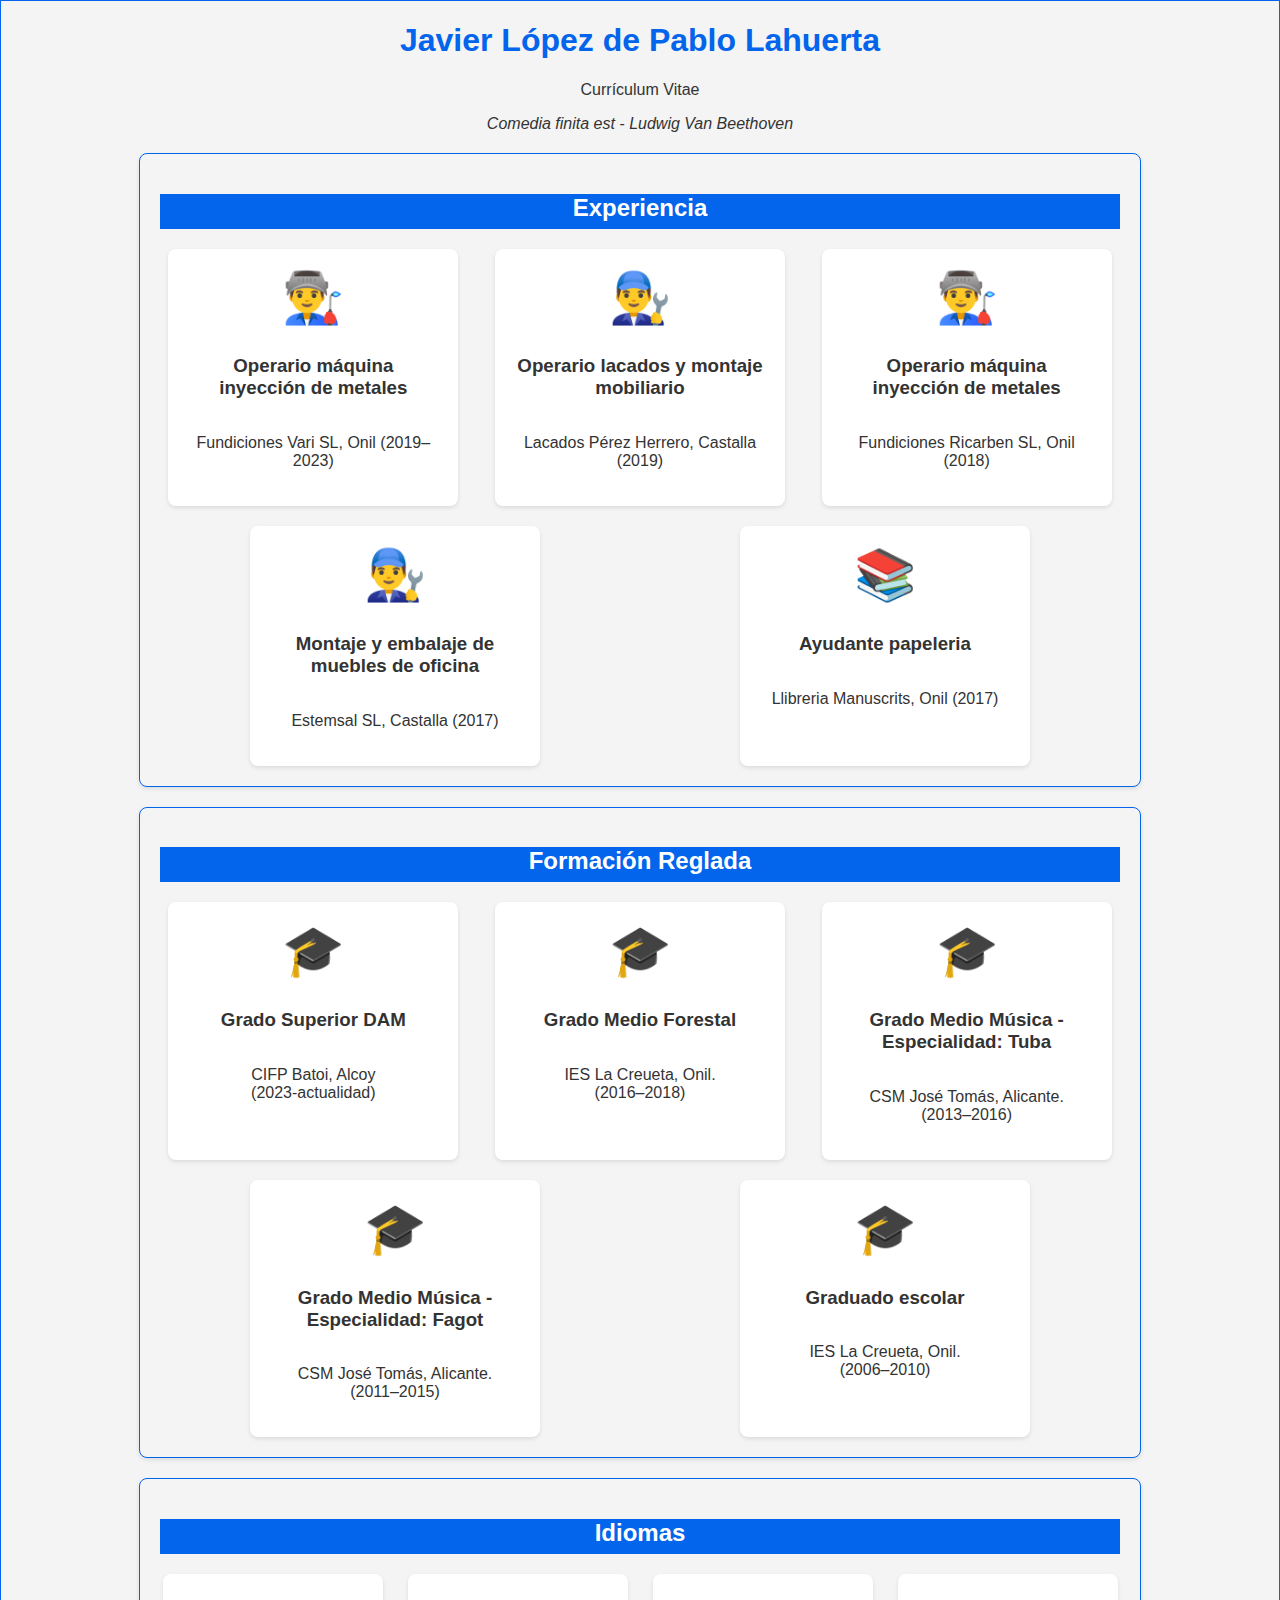
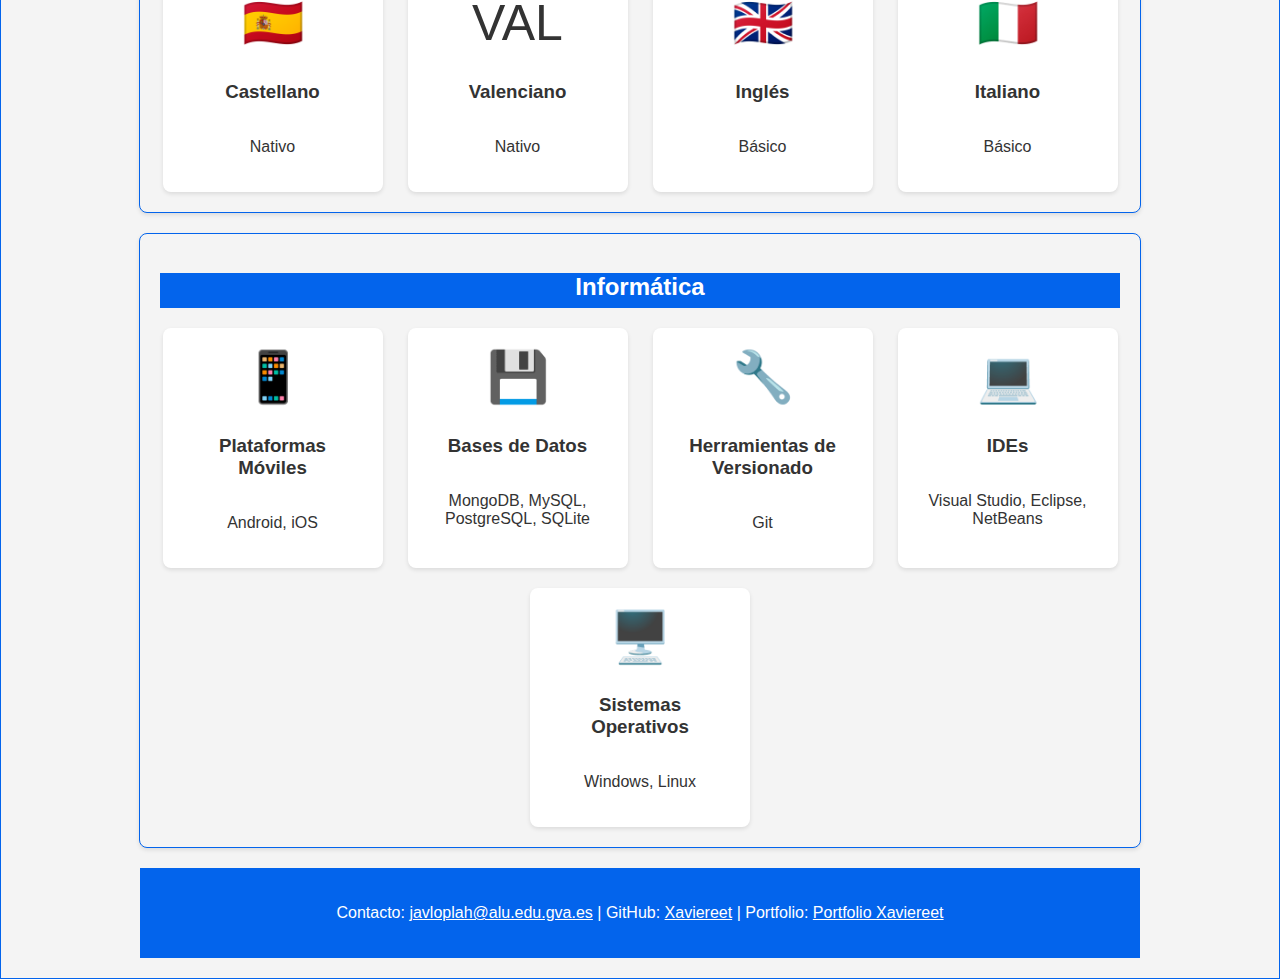
==== commit 47957aa6: "Creacio portfolio" ====
--- a/index.html
+++ b/index.html
@@ -148,7 +148,8 @@
 
 
     <footer>
-        <p>Contacto: <a href="mailto:javloplah@alu.edu.gva.es">javloplah@alu.edu.gva.es</a> | GitHub: <a href="https://github.com/xaviereet/">Xaviereet</a></p>
+        <p>Contacto: <a href="mailto:javloplah@alu.edu.gva.es">javloplah@alu.edu.gva.es</a> | GitHub: <a href="https://github.com/xaviereet/">Xaviereet</a> 
+        | Portfolio: <a href="portfolio.html">Portfolio Xaviereet</a></p>
     </footer>
 </body>
 
--- a/CSS/estilos.css
+++ b/CSS/estilos.css
@@ -29,6 +29,8 @@
     border-bottom: 2px solid var(--main-color);
     padding-bottom: 5px;
     background-color: #0364ec;
+    text-align: center;
+    color: #fff;
 }
 
 section {
